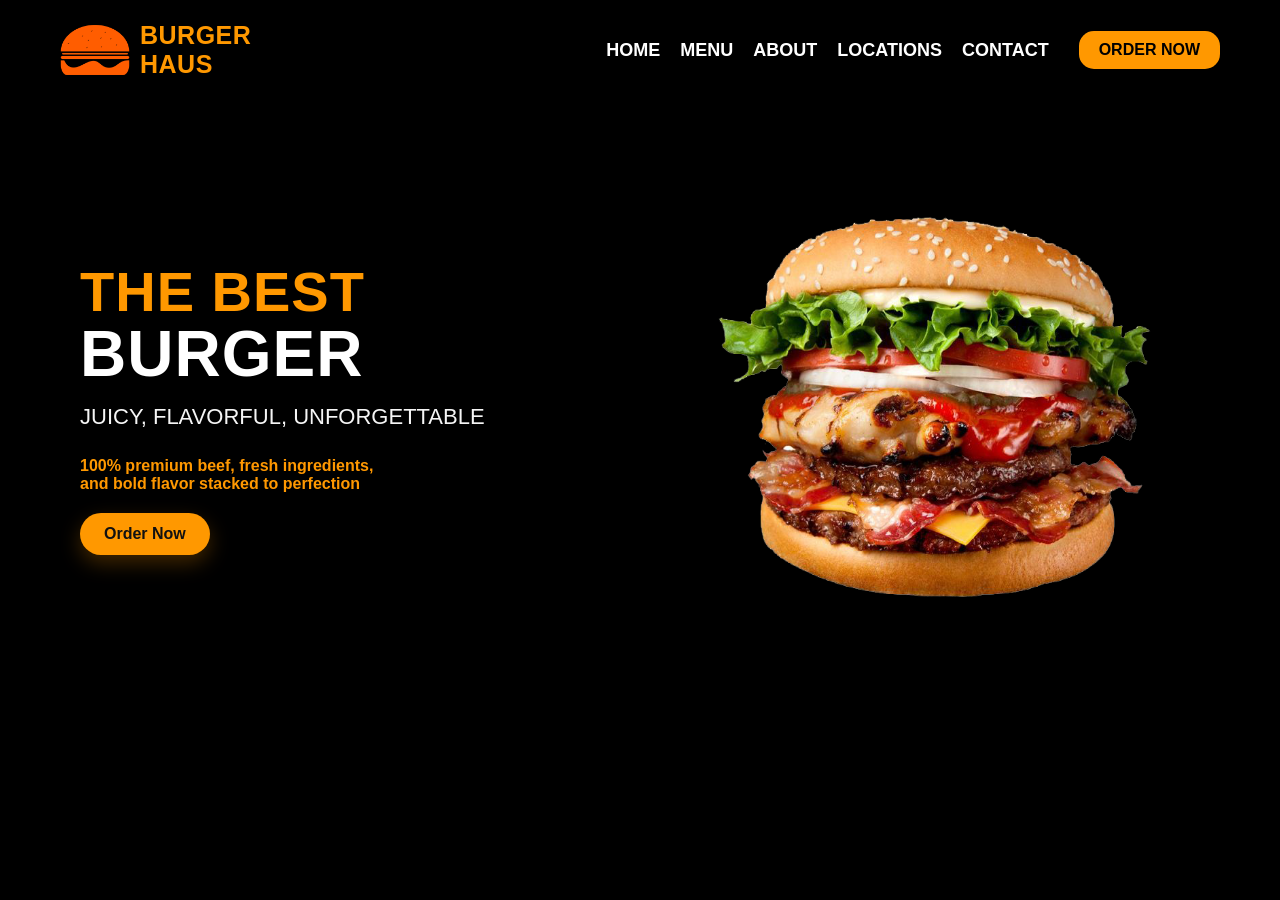
==== Project2/index.html @ 66713c7d "All Set" ====
<!DOCTYPE html>
<html lang="en">
<head>
    <meta charset="UTF-8">
    <meta name="viewport" content="width=device-width, initial-scale=1.0">
    <link rel="stylesheet" href="style.css">
    <title>Burger Haus</title>
</head>
<body>
    <nav class="navbar">
        <div class="logo">
            <img src="burger.png" alt="Logo">
            BURGER<br>HAUS
        </div>
        <ul class="nav-links">
            <li><a href="#">HOME</a></li>
            <li><a href="#">MENU</a></li>
            <li><a href="#">ABOUT</a></li>
            <li><a href="#">LOCATIONS</a></li>
            <li><a href="#">CONTACT</a></li>
        </ul>
        <div class="btn-order">
            <button>ORDER NOW</button>
        </div>
    </nav>
    <section class="hero">
        <div class="hero-text">
            <h1 id="text1">The Best</h1>
            <h1>BURGER</h1>
            <h3>JUICY, FLAVORFUL, UNFORGETTABLE</h3>
            <p id="text2">100% premium beef, fresh ingredients, <br>and bold flavor stacked to perfection</p>
            <a href="#" class="btn">Order Now</a>
        </div>
        <div class="hero-image">
            <img src="bigburger.png" alt="Burger">
        </div>
    </section>    
</body>
</html>
---- Project2/style.css ----
*{
    margin: 0;
    padding: 0;
    box-sizing: border-box;
    font-family: Inter, "Segoe UI", Roboto, Helvetica, Arial, sans-serif;
}
body{
    background-color: black;
}
.navbar {
    display: flex;
    align-items: center;
    gap: 20px; /* reduced the space between navbar items */
    padding: 15px 60px;
    background: transparent;
}
.navbar img {
    width: 70px;
    height: 70px;

    /* Ensures the image maintains its aspect ratio and fits within the specified dimensions */
    display: block;
    object-fit: contain;
}
.navbar button {
    background-color: #ff9800;
    color: black;
    border: none;
    border-radius: 15px; 
    padding: 10px 20px;
    font-size: 16px;
    font-weight: 700;  
    cursor: pointer;
    transition: background-color 0.3s ease;
}       

.logo {
    display: flex;
    align-items: center;
    gap: 10px;
    color: #ff9800;
    font-size: 25px;
    font-weight: 700;
    letter-spacing: 0.5px;
}

.nav-links {
    list-style: none;
    display: flex;
    gap: 20px;
    margin-left: auto; /* pushes nav links closer to the button */
}

.btn-order {
    margin-left: 10px; /* small space between links and button */
}

.nav-links li a {
    text-decoration: none;
    color: white;
    font-size: 18px;
    font-weight: 600;
    transition: .3s;
}

.nav-links li a:hover {
    color: #ff9800;
}

.hero{
    display: flex;
    justify-content: space-between; /* keeps hero content spread across the section */
    align-items: center;
    padding: 60px 80px;
    gap: 80px;
}

.hero-text{
    color: white;
    text-align: left; /* aligns hero text to the left */
    max-width: 560px;
    flex: 1;
}

.hero-image {
    flex: 1;
    display: flex;
    justify-content: center;
}

.hero-text h1,
.hero-text h3,
.hero-text a {
    margin: 0;
}

.hero-text h1 {
    font-size: 64px;
    font-weight: 800;
    line-height: 0.95;
    letter-spacing: 1px;
    text-transform: uppercase;
}

.hero-text h3 {
    font-size: 22px;
    font-weight: 500;
    color: #f5f5f5;
    margin-top: 16px;
    margin-bottom: 24px;
    line-height: 1.5;
}

.hero-text .btn {
    display: inline-block;
    background: #ff9800;
    color: #111;
    padding: 12px 24px;
    border-radius: 999px;
    font-weight: 700;
    text-decoration: none;
    transition: transform 0.2s ease, box-shadow 0.2s ease;
    box-shadow: 0 8px 20px rgba(255, 152, 0, 0.25);
}

.hero-text .btn:hover {
    transform: translateY(-2px);
    box-shadow: 0 10px 24px rgba(255, 152, 0, 0.35);
}

.hero img{
    width: 500px;
    height: 500px;
    max-width: 100%;
}

#text1{
    color: #ff9800;
    font-size: 56px;
    font-weight: 800;
    margin-bottom: 6px;
}

#text2{
    color: #ff9800;
    font-size: 16px;
    font-weight: bold;
    margin-bottom: 20px;
}
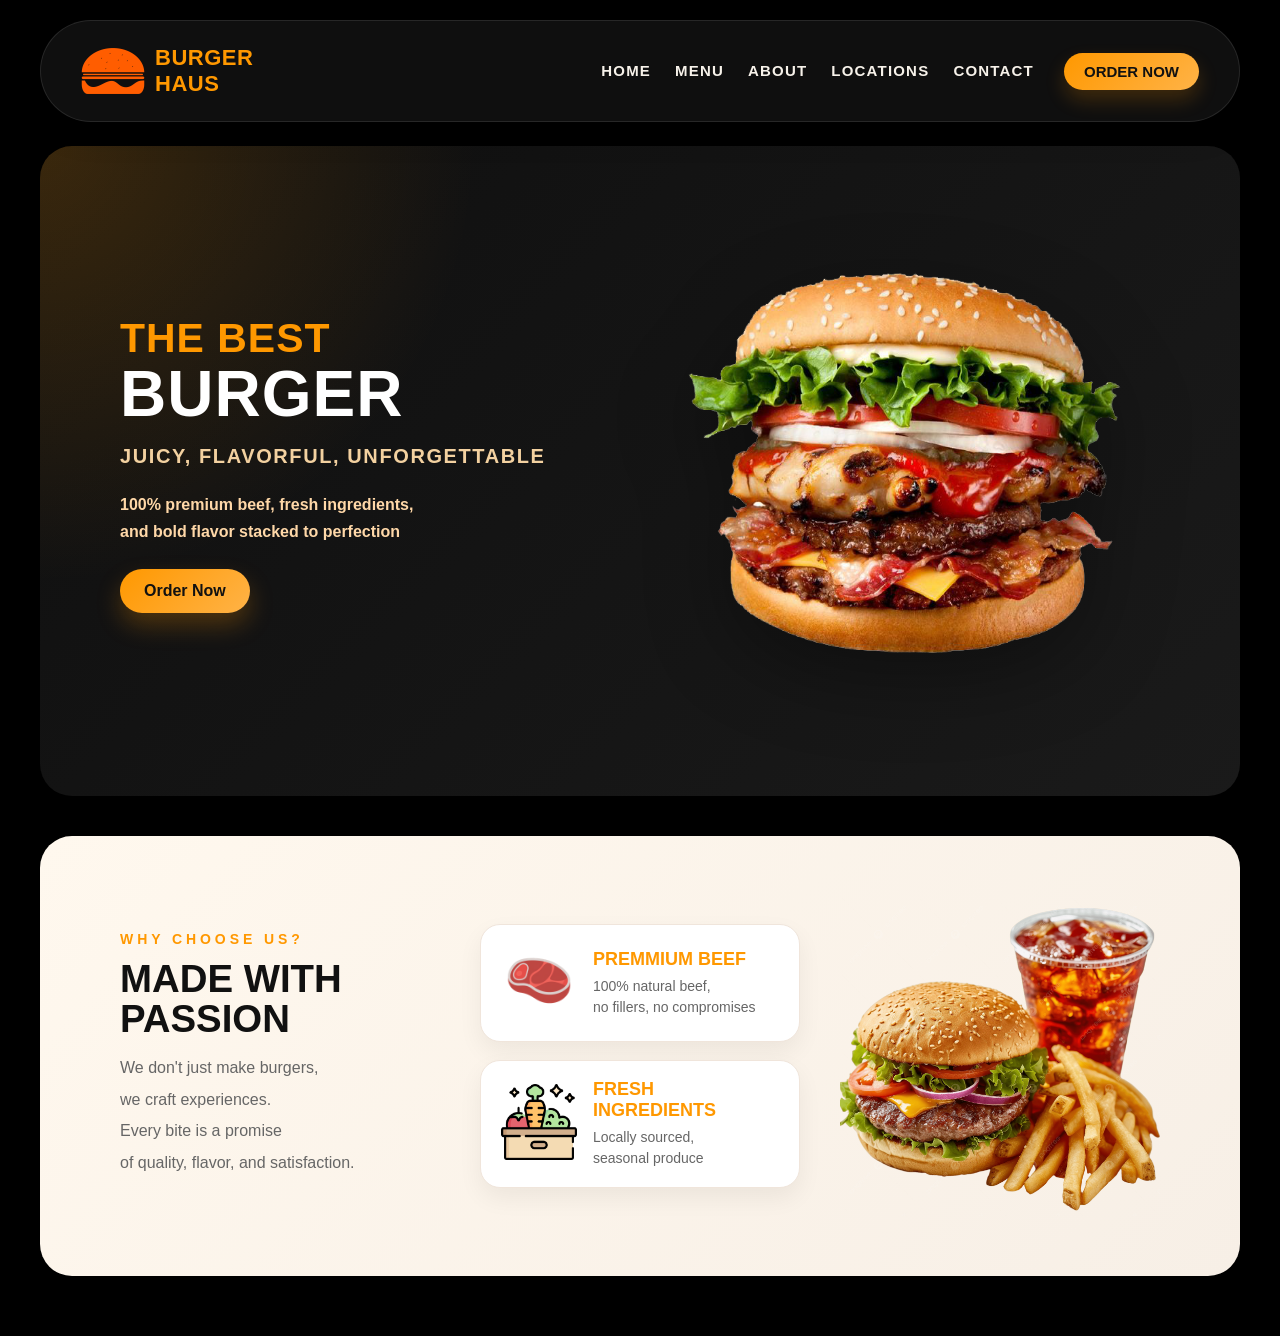
==== commit 879ef3a3: "All Changed" ====
--- a/Project2/index.html
+++ b/Project2/index.html
@@ -34,6 +34,39 @@
         <div class="hero-image">
             <img src="bigburger.png" alt="Burger">
         </div>
-    </section>    
+    </section>   
+    <section class="mid-hero">
+        <div class="menu-description">
+            <h4>WHY CHOOSE US?</h4>
+            <h2>MADE WITH<br>PASSION</h2>
+            <p>We don't just make burgers,</p>
+            <p>we craft experiences.</p>
+            <p>Every bite is a promise</p>
+            <p>of quality, flavor, and satisfaction.</p>
+        </div>
+        <div class="menu-items">
+            <div class="premium-beef">
+                <div class="premiumbeef-image">
+                    <img src="beef.png" alt="Premium Beef">
+                </div>
+                <div class="premiumbeef-text">
+                    <h2>PREMMIUM BEEF</h2>
+                    <P>100% natural beef,<br>no fillers, no compromises</P>
+                </div>
+            </div>
+            <div class="fresh-ingredients">
+                <div class="freshingredients-image">
+                    <img src="freshingredients.png" alt="Fresh Ingredients">
+                </div>
+                <div class="freshingredients-text">
+                    <h2>FRESH INGREDIENTS</h2>
+                    <P>Locally sourced, <br>seasonal produce</P>
+                </div>
+            </div>
+        </div> 
+        <div class="midhero-image">
+            <img src="burgercombo.png" alt="Burger">
+        </div>
+    </section>
 </body>
 </html>
--- a/Project2/style.css
+++ b/Project2/style.css
@@ -10,74 +10,134 @@
 .navbar {
     display: flex;
     align-items: center;
-    gap: 20px; /* reduced the space between navbar items */
-    padding: 15px 60px;
-    background: transparent;
-}
+    justify-content: space-between;
+    gap: 20px;
+    padding: 18px 40px;
+    margin: 20px 40px 0;
+    background: rgba(255, 255, 255, 0.06);
+    border: 1px solid rgba(255, 255, 255, 0.1);
+    border-radius: 999px;
+    backdrop-filter: blur(12px);
+    box-shadow: 0 12px 30px rgba(0, 0, 0, 0.18);
+}
+
 .navbar img {
-    width: 70px;
-    height: 70px;
-
-    /* Ensures the image maintains its aspect ratio and fits within the specified dimensions */
+    width: 64px;
+    height: 64px;
     display: block;
     object-fit: contain;
 }
+
 .navbar button {
-    background-color: #ff9800;
-    color: black;
+    background: linear-gradient(135deg, #ff9800, #ffb347);
+    color: #111;
     border: none;
-    border-radius: 15px; 
+    border-radius: 999px;
     padding: 10px 20px;
-    font-size: 16px;
-    font-weight: 700;  
+    font-size: 15px;
+    font-weight: 700;
     cursor: pointer;
-    transition: background-color 0.3s ease;
-}       
+    transition: transform 0.2s ease, box-shadow 0.2s ease;
+    box-shadow: 0 10px 20px rgba(255, 152, 0, 0.2);
+}
+
+.navbar button:hover {
+    transform: translateY(-2px);
+    box-shadow: 0 14px 24px rgba(255, 152, 0, 0.3);
+}
 
 .logo {
     display: flex;
     align-items: center;
     gap: 10px;
     color: #ff9800;
-    font-size: 25px;
-    font-weight: 700;
+    font-size: 22px;
+    font-weight: 800;
     letter-spacing: 0.5px;
+    text-transform: uppercase;
 }
 
 .nav-links {
     list-style: none;
     display: flex;
-    gap: 20px;
-    margin-left: auto; /* pushes nav links closer to the button */
+    gap: 24px;
+    margin-left: auto;
 }
 
 .btn-order {
-    margin-left: 10px; /* small space between links and button */
+    margin-left: 10px;
 }
 
 .nav-links li a {
     text-decoration: none;
+    color: #f7f2ea;
+    font-size: 15px;
+    font-weight: 600;
+    letter-spacing: 0.08em;
+    transition: color 0.2s ease;
+}
+
+.nav-links li a:hover {
+    color: #ff9800;
+}
+
+@media (max-width: 900px) {
+    .navbar {
+        flex-wrap: wrap;
+        justify-content: center;
+        padding: 16px 20px;
+        margin: 16px 20px 0;
+        border-radius: 24px;
+    }
+
+    .nav-links {
+        width: 100%;
+        justify-content: center;
+        margin-left: 0;
+        flex-wrap: wrap;
+        gap: 14px 18px;
+    }
+
+    .btn-order {
+        margin-left: 0;
+    }
+}
+
+@media (max-width: 600px) {
+    .navbar {
+        gap: 12px;
+    }
+
+    .logo {
+        font-size: 18px;
+    }
+
+    .navbar img {
+        width: 52px;
+        height: 52px;
+    }
+
+    .nav-links li a {
+        font-size: 13px;
+    }
+}
+
+.hero {
+    display: flex;
+    justify-content: space-between;
+    align-items: center;
+    padding: 70px 80px 80px;
+    gap: 40px;
+    background: radial-gradient(circle at top left, rgba(255, 152, 0, 0.18), transparent 32%),
+                linear-gradient(135deg, #0f0f0f 0%, #1a1a1a 100%);
+    border-radius: 32px;
+    margin: 24px 40px 40px;
+    box-shadow: 0 20px 45px rgba(0, 0, 0, 0.16);
+}
+
+.hero-text {
     color: white;
-    font-size: 18px;
-    font-weight: 600;
-    transition: .3s;
-}
-
-.nav-links li a:hover {
-    color: #ff9800;
-}
-
-.hero{
-    display: flex;
-    justify-content: space-between; /* keeps hero content spread across the section */
-    align-items: center;
-    padding: 60px 80px;
-    gap: 80px;
-}
-
-.hero-text{
-    color: white;
-    text-align: left; /* aligns hero text to the left */
+    text-align: left;
     max-width: 560px;
     flex: 1;
 }
@@ -86,6 +146,7 @@
     flex: 1;
     display: flex;
     justify-content: center;
+    align-items: center;
 }
 
 .hero-text h1,
@@ -95,7 +156,7 @@
 }
 
 .hero-text h1 {
-    font-size: 64px;
+    font-size: clamp(3rem, 5vw, 4.5rem);
     font-weight: 800;
     line-height: 0.95;
     letter-spacing: 1px;
@@ -103,47 +164,196 @@
 }
 
 .hero-text h3 {
-    font-size: 22px;
-    font-weight: 500;
-    color: #f5f5f5;
+    font-size: 20px;
+    font-weight: 600;
+    color: #f3d1a0;
     margin-top: 16px;
-    margin-bottom: 24px;
+    margin-bottom: 20px;
     line-height: 1.5;
+    letter-spacing: 0.08em;
+    text-transform: uppercase;
 }
 
 .hero-text .btn {
     display: inline-block;
-    background: #ff9800;
+    background: linear-gradient(135deg, #ff9800, #ffb347);
     color: #111;
-    padding: 12px 24px;
+    padding: 13px 24px;
     border-radius: 999px;
     font-weight: 700;
     text-decoration: none;
+    box-shadow: 0 12px 24px rgba(255, 152, 0, 0.25);
     transition: transform 0.2s ease, box-shadow 0.2s ease;
-    box-shadow: 0 8px 20px rgba(255, 152, 0, 0.25);
 }
 
 .hero-text .btn:hover {
     transform: translateY(-2px);
-    box-shadow: 0 10px 24px rgba(255, 152, 0, 0.35);
-}
-
-.hero img{
+    box-shadow: 0 16px 30px rgba(255, 152, 0, 0.35);
+}
+
+.hero img {
     width: 500px;
     height: 500px;
     max-width: 100%;
-}
-
-#text1{
-    color: #ff9800;
-    font-size: 56px;
+    filter: drop-shadow(0 24px 40px rgba(0, 0, 0, 0.35));
+}
+
+#text1 {
+    color: #ff9800;
+    font-size: clamp(2.2rem, 3.2vw, 3.2rem);
     font-weight: 800;
     margin-bottom: 6px;
 }
 
-#text2{
-    color: #ff9800;
+#text2 {
+    color: #ffd8a8;
     font-size: 16px;
-    font-weight: bold;
-    margin-bottom: 20px;
+    font-weight: 600;
+    line-height: 1.7;
+    margin-bottom: 24px;
+}
+
+@media (max-width: 900px) {
+    .hero {
+        flex-direction: column;
+        padding: 48px 24px 56px;
+        text-align: center;
+    }
+
+    .hero-text {
+        text-align: center;
+        max-width: none;
+    }
+
+    .hero img {
+        width: 320px;
+        height: 320px;
+    }
+}
+.menu-description {
+    color: #111;
+    text-align: left;
+    max-width: 320px;
+    flex: 1;
+}
+
+.menu-description h4 {
+    font-size: 14px;
+    letter-spacing: 0.28em;
+    font-weight: 700;
+    margin-bottom: 12px;
+    color: #ff9800;
+    text-transform: uppercase;
+}
+
+.menu-description h2 {
+    font-size: clamp(2rem, 3vw, 2.75rem);
+    font-weight: 800;
+    margin-bottom: 16px;
+    line-height: 1.05;
+    color: #111;
+}
+
+.menu-description p {
+    color: #666;
+    font-weight: 500;
+    line-height: 1.6;
+    margin: 0 0 6px;
+}
+
+.menu-items {
+    display: flex;
+    align-items: stretch;
+    justify-content: center;
+    flex-direction: column;
+    gap: 18px;
+    flex: 1;
+    max-width: 360px;
+}
+
+.mid-hero {
+    display: flex;
+    justify-content: space-between;
+    align-items: center;
+    background: linear-gradient(135deg, #fff8ee 0%, #f7efe6 100%);
+    padding: 60px 80px;
+    gap: 40px;
+    border-radius: 32px;
+    margin: 0 40px 60px;
+    box-shadow: 0 20px 45px rgba(0, 0, 0, 0.08);
+}
+
+.mid-hero img {
+    height: 320px;
+    width: 320px;
+    object-fit: contain;
+}
+
+.midhero-image {
+    flex: 1;
+    display: flex;
+    justify-content: center;
+}
+
+.premium-beef,
+.fresh-ingredients {
+    display: flex;
+    align-items: center;
+    gap: 16px;
+    background: #fff;
+    padding: 18px 20px;
+    border-radius: 20px;
+    border: 1px solid #f0e5db;
+    box-shadow: 0 10px 24px rgba(0, 0, 0, 0.06);
+    transition: transform 0.2s ease, box-shadow 0.2s ease;
+}
+
+.premium-beef:hover,
+.fresh-ingredients:hover {
+    transform: translateY(-4px);
+    box-shadow: 0 16px 32px rgba(0, 0, 0, 0.12);
+}
+
+.premium-beef img,
+.fresh-ingredients img {
+    height: 76px;
+    width: 76px;
+    object-fit: contain;
+}
+
+.premium-beef h2,
+.fresh-ingredients h2 {
+    font-size: 18px;
+    font-weight: 700;
+    color: #ff9800;
+    margin-bottom: 6px;
+    margin-left: 0;
+}
+
+.premium-beef p,
+.fresh-ingredients p {
+    margin: 0;
+    color: #666;
+    font-size: 14px;
+    line-height: 1.5;
+}
+
+@media (max-width: 900px) {
+    .mid-hero {
+        flex-direction: column;
+        padding: 40px 24px;
+        margin: 0 20px 40px;
+    }
+
+    .menu-description,
+    .menu-items,
+    .midhero-image {
+        max-width: none;
+        width: 100%;
+    }
+
+    .mid-hero img {
+        height: 260px;
+        width: 260px;
+    }
 }
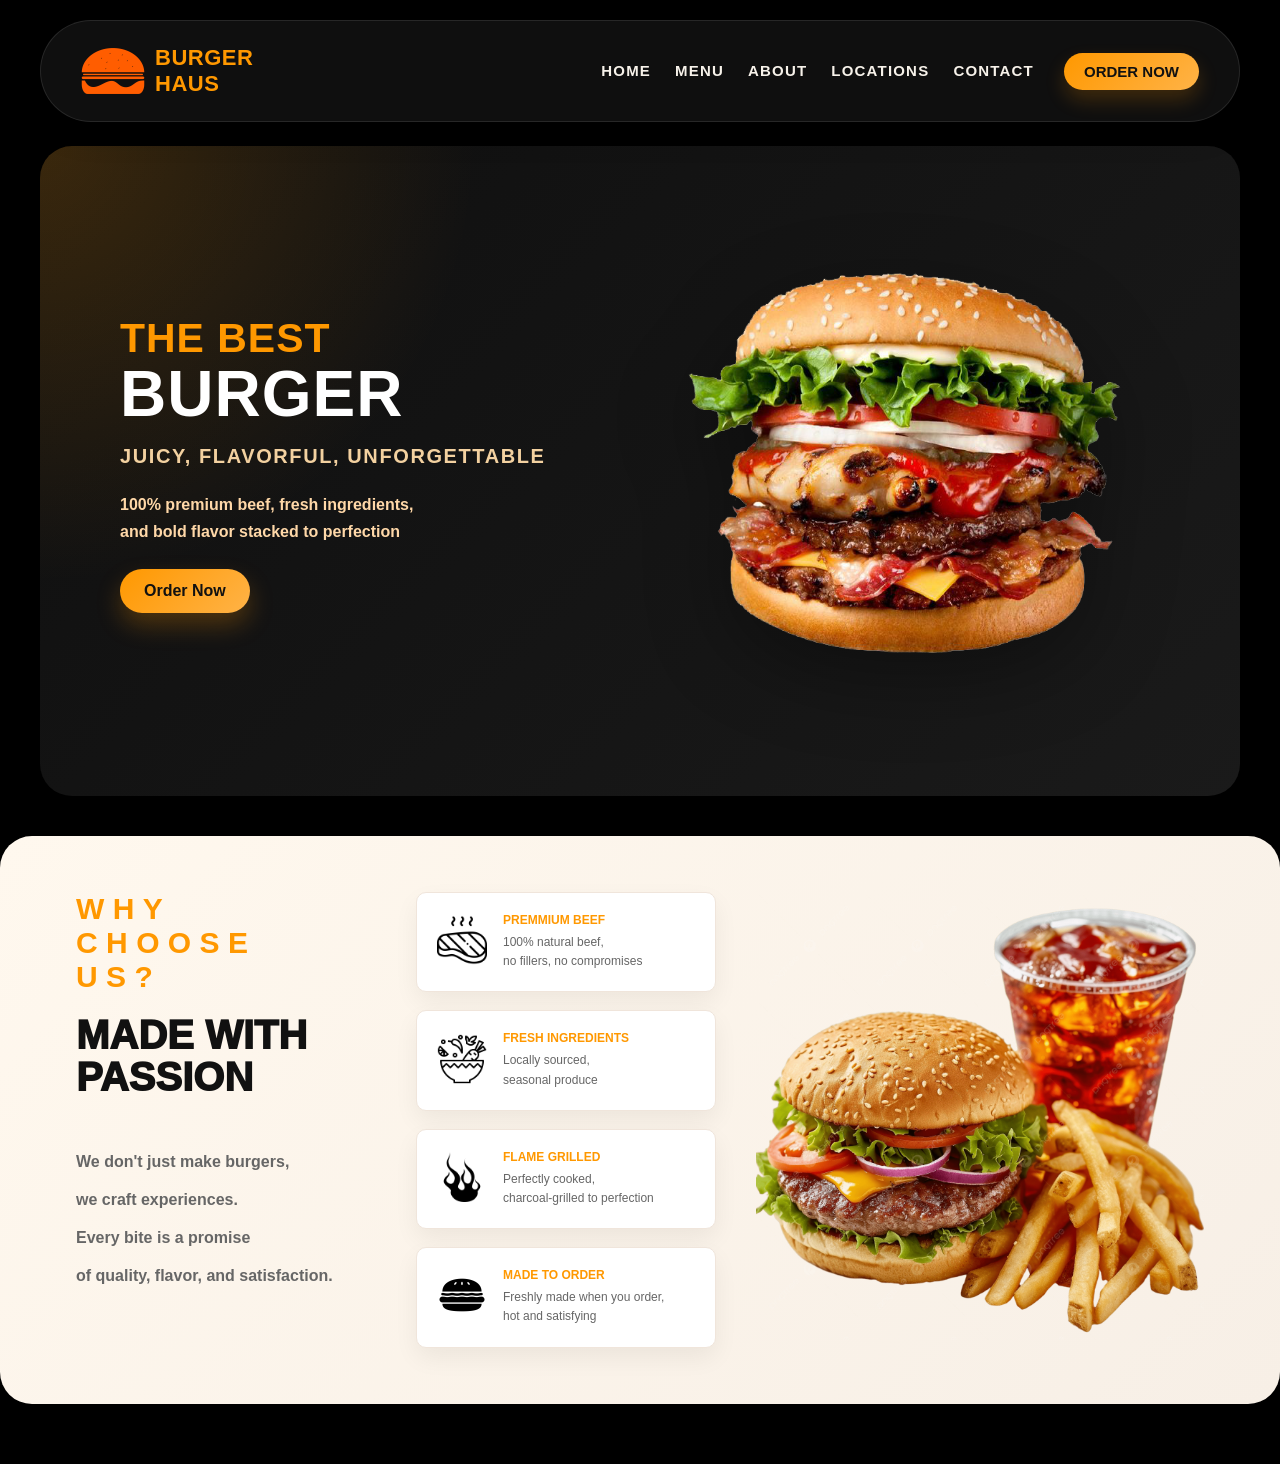
==== commit f8c7d854: "All Set" ====
--- a/Project2/index.html
+++ b/Project2/index.html
@@ -63,6 +63,24 @@
                     <P>Locally sourced, <br>seasonal produce</P>
                 </div>
             </div>
+            <div class="flame-grilled">
+                <div class="flamegrilled-image">
+                    <img src="flame.png" alt="Flame Grilled">
+                </div>
+                <div class="flamegrilled-text">
+                    <h2>FLAME GRILLED</h2>
+                    <P>Perfectly cooked,<br>charcoal-grilled to perfection</P>
+                </div>
+            </div>
+            <div class="made-order">
+                <div class="madeorder-image">
+                    <img src="burgerblack.png" alt="Flame Grilled">
+                </div>
+                <div class="madeorder-text">
+                    <h2>MADE TO ORDER</h2>
+                    <P>Freshly made when you order,<br>hot and satisfying</P>
+                </div>
+            </div>
         </div> 
         <div class="midhero-image">
             <img src="burgercombo.png" alt="Burger">
--- a/Project2/style.css
+++ b/Project2/style.css
@@ -233,59 +233,63 @@
 .menu-description {
     color: #111;
     text-align: left;
-    max-width: 320px;
+    max-width: 280px;
     flex: 1;
 }
 
 .menu-description h4 {
-    font-size: 14px;
+    font-size: 30px;
     letter-spacing: 0.28em;
     font-weight: 700;
-    margin-bottom: 12px;
+    margin-bottom: 20px;
     color: #ff9800;
     text-transform: uppercase;
 }
 
 .menu-description h2 {
-    font-size: clamp(2rem, 3vw, 2.75rem);
-    font-weight: 800;
-    margin-bottom: 16px;
+    font-size: clamp(2.5rem, 3vw, 3.8rem);
+    font-weight: 1000;
+    margin-bottom: 50px;
     line-height: 1.05;
     color: #111;
 }
 
 .menu-description p {
     color: #666;
-    font-weight: 500;
-    line-height: 1.6;
-    margin: 0 0 6px;
+    font-weight: 600;
+    font-size: 1rem;
+    line-height: 1.75;
+    margin: 0 0 10px;
 }
 
 .menu-items {
     display: flex;
     align-items: stretch;
-    justify-content: center;
+    justify-content: flex-start;
     flex-direction: column;
     gap: 18px;
-    flex: 1;
-    max-width: 360px;
+    flex: 0 0 400px;
+    max-width: 300px;
+    margin-left: 20px;
 }
 
 .mid-hero {
     display: flex;
     justify-content: space-between;
-    align-items: center;
+    align-items: flex-start;
     background: linear-gradient(135deg, #fff8ee 0%, #f7efe6 100%);
-    padding: 60px 80px;
+    padding: 56px 76px;
     gap: 40px;
     border-radius: 32px;
-    margin: 0 40px 60px;
+    margin: 0 auto 60px;
+    max-width: 1360px;
     box-shadow: 0 20px 45px rgba(0, 0, 0, 0.08);
 }
 
 .mid-hero img {
-    height: 320px;
-    width: 320px;
+    width: 460px;
+    height: auto;
+    max-width: 100%;
     object-fit: contain;
 }
 
@@ -293,37 +297,46 @@
     flex: 1;
     display: flex;
     justify-content: center;
+    align-items: center;
 }
 
 .premium-beef,
-.fresh-ingredients {
+.fresh-ingredients,
+.flame-grilled,
+.made-order {
     display: flex;
     align-items: center;
     gap: 16px;
     background: #fff;
-    padding: 18px 20px;
-    border-radius: 20px;
+    padding: 20px 20px;
+    border-radius: 10px;
     border: 1px solid #f0e5db;
     box-shadow: 0 10px 24px rgba(0, 0, 0, 0.06);
     transition: transform 0.2s ease, box-shadow 0.2s ease;
 }
 
 .premium-beef:hover,
-.fresh-ingredients:hover {
+.fresh-ingredients:hover,
+.flame-grilled:hover,
+.made-order:hover {
     transform: translateY(-4px);
     box-shadow: 0 16px 32px rgba(0, 0, 0, 0.12);
 }
 
 .premium-beef img,
-.fresh-ingredients img {
-    height: 76px;
-    width: 76px;
+.fresh-ingredients img,
+.flame-grilled img,
+.made-order img {
+    width: 50px;
+    height: 50px;
     object-fit: contain;
 }
 
 .premium-beef h2,
-.fresh-ingredients h2 {
-    font-size: 18px;
+.fresh-ingredients h2,
+.flame-grilled h2,
+.made-order h2 {
+    font-size: 12px;
     font-weight: 700;
     color: #ff9800;
     margin-bottom: 6px;
@@ -331,18 +344,21 @@
 }
 
 .premium-beef p,
-.fresh-ingredients p {
+.fresh-ingredients p,
+.flame-grilled p,
+.made-order p {
     margin: 0;
     color: #666;
-    font-size: 14px;
-    line-height: 1.5;
+    font-size: 12px;
+    line-height: 1.6;
 }
 
 @media (max-width: 900px) {
     .mid-hero {
         flex-direction: column;
-        padding: 40px 24px;
-        margin: 0 20px 40px;
+        padding: 36px 20px;
+        margin: 0 18px 40px;
+        gap: 28px;
     }
 
     .menu-description,
@@ -352,8 +368,14 @@
         width: 100%;
     }
 
+    .menu-items {
+        flex: 1;
+        max-width: none;
+    }
+
     .mid-hero img {
-        height: 260px;
-        width: 260px;
+        width: 100%;
+        max-width: 380px;
+        height: auto;
     }
 }
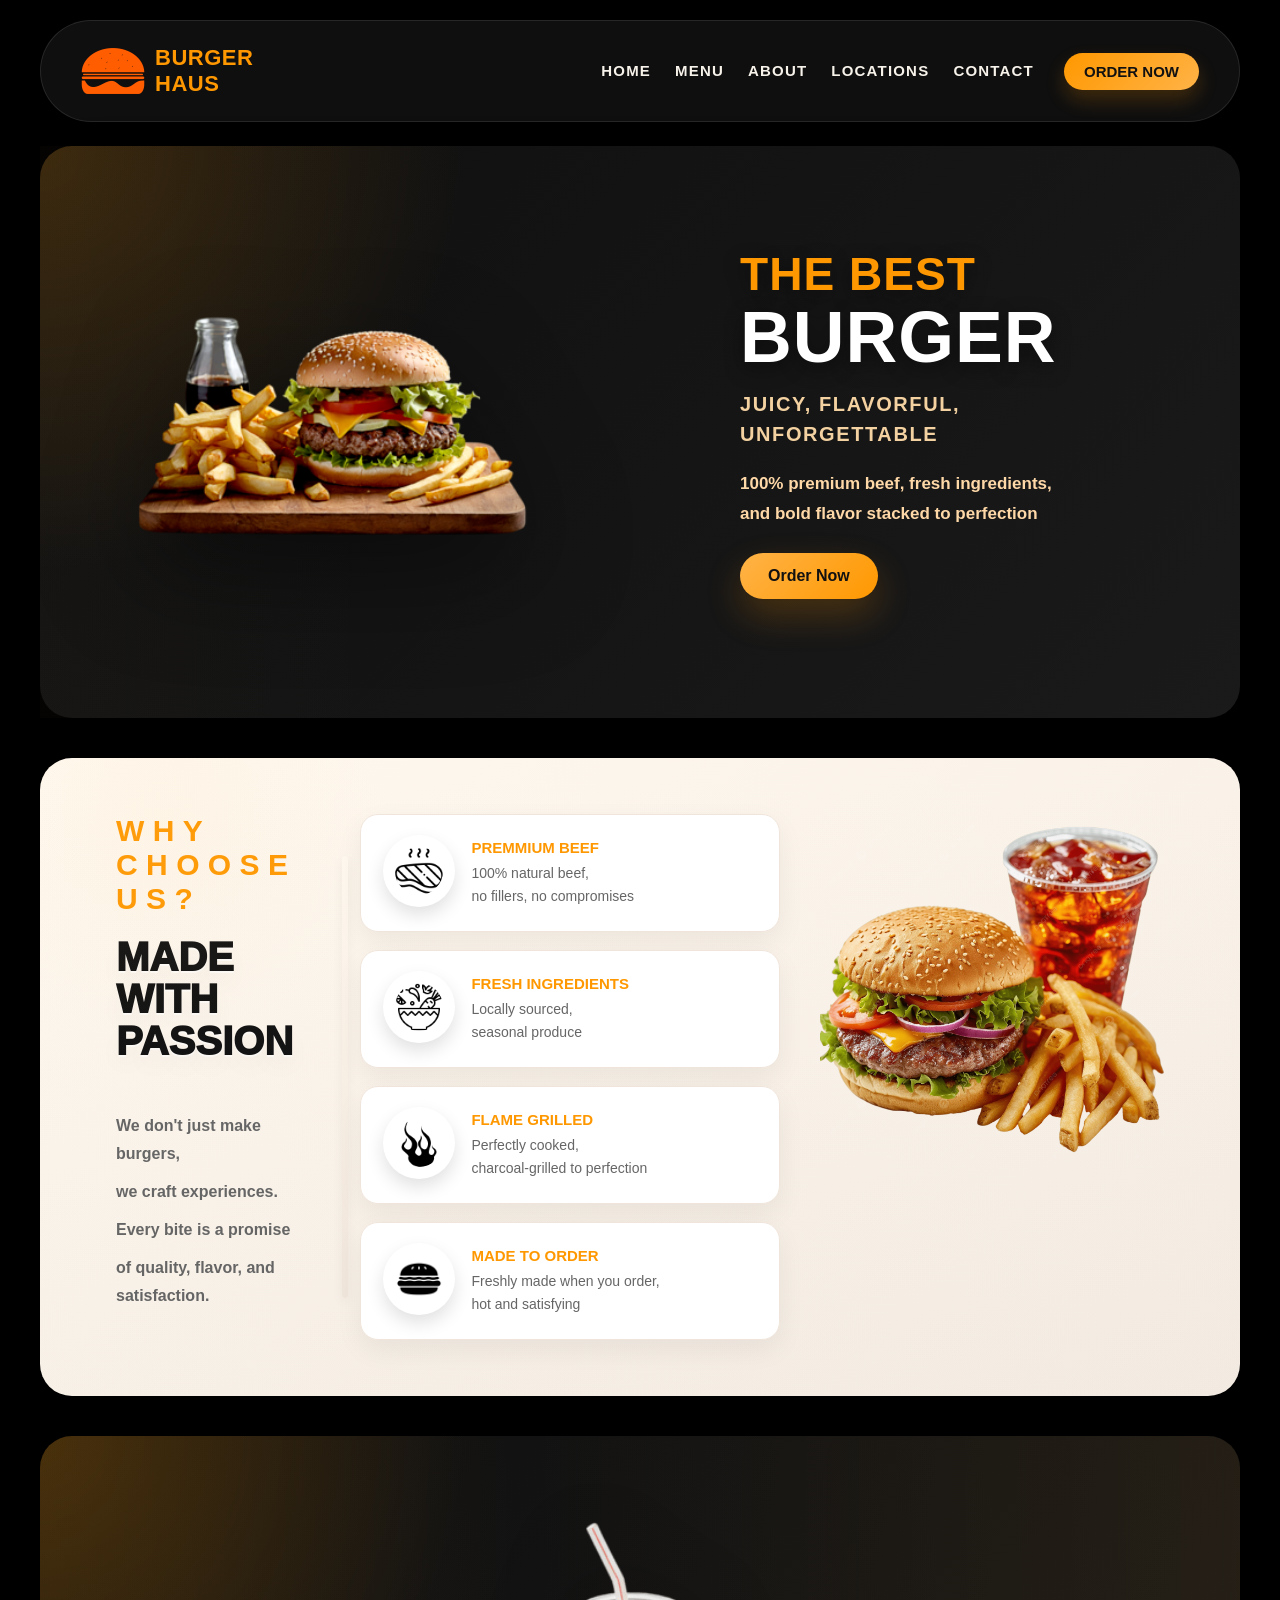
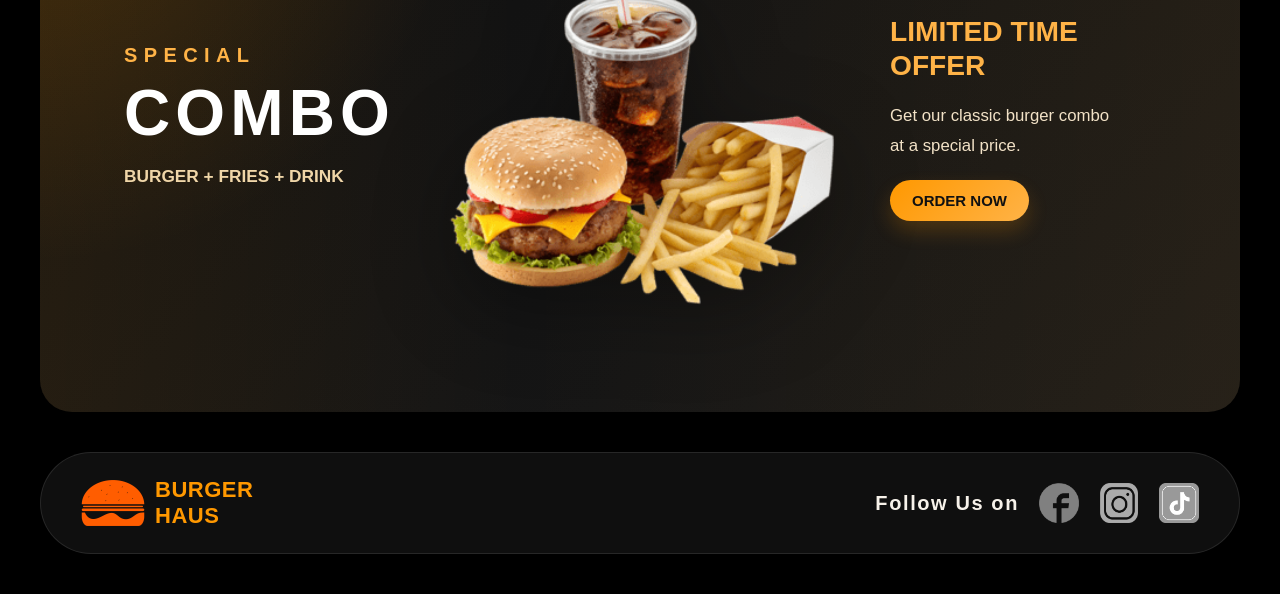
==== commit b32d9e57: "All Set" ====
--- a/Project2/index.html
+++ b/Project2/index.html
@@ -7,32 +7,34 @@
     <title>Burger Haus</title>
 </head>
 <body>
-    <nav class="navbar">
-        <div class="logo">
-            <img src="burger.png" alt="Logo">
-            BURGER<br>HAUS
+    <header>
+        <nav class="navbar">
+            <div class="logo">
+                <img src="burger.png" alt="Logo">
+                BURGER<br>HAUS
+            </div>
+            <ul class="nav-links">
+                <li><a href="#">HOME</a></li>
+                <li><a href="#">MENU</a></li>
+                <li><a href="#">ABOUT</a></li>
+                <li><a href="#">LOCATIONS</a></li>
+                <li><a href="#">CONTACT</a></li>
+            </ul>
+            <div class="btn-order">
+                <button>ORDER NOW</button>
+            </div>
+        </nav>
+    </header>
+    <section class="hero">
+        <div class="hero-image">
+            <img src="bigburger.png" alt="Burger">
         </div>
-        <ul class="nav-links">
-            <li><a href="#">HOME</a></li>
-            <li><a href="#">MENU</a></li>
-            <li><a href="#">ABOUT</a></li>
-            <li><a href="#">LOCATIONS</a></li>
-            <li><a href="#">CONTACT</a></li>
-        </ul>
-        <div class="btn-order">
-            <button>ORDER NOW</button>
-        </div>
-    </nav>
-    <section class="hero">
         <div class="hero-text">
             <h1 id="text1">The Best</h1>
             <h1>BURGER</h1>
             <h3>JUICY, FLAVORFUL, UNFORGETTABLE</h3>
             <p id="text2">100% premium beef, fresh ingredients, <br>and bold flavor stacked to perfection</p>
             <a href="#" class="btn">Order Now</a>
-        </div>
-        <div class="hero-image">
-            <img src="bigburger.png" alt="Burger">
         </div>
     </section>   
     <section class="mid-hero">
@@ -86,5 +88,38 @@
             <img src="burgercombo.png" alt="Burger">
         </div>
     </section>
+    <section class="bottom-hero">
+        <div class="bottomhero-text">
+            <h2>Special</h2>
+            <h1>COMBO</h1>
+            <p>BURGER + FRIES + DRINK</p>
+        </div>
+        <div class="bottomhero-image">
+            <img src="burgercombo2.png" alt="Burger Combo">
+        </div>
+        <div class="bottomhero-price">
+            <h2>LIMITED TIME OFFER</h2>
+            <p>Get our classic burger combo <br>at a special price.</p>
+            <button>ORDER NOW</button>
+        </div>
+    </section>
+    <footer>
+        <div class="footer-content">
+            <div class="footer-logo">
+                <div class="logo">
+                    <img src="burger.png" alt="Logo">
+                    BURGER<br>HAUS
+                </div>
+            </div>
+            <div class="footer-image">
+                <p>Follow Us on</p>
+                <a href="https://www.facebook.com" target="_blank" rel="noopener noreferrer">
+                    <img src="facebook.png" alt="Burger Footer">
+                </a>
+                <img src="instagram.png" alt="Burger Footer">
+                <img src="tiktok.png" alt="Burger Footer">
+            </div>
+        </div>
+    </footer>
 </body>
 </html>
--- a/Project2/style.css
+++ b/Project2/style.css
@@ -126,20 +126,35 @@
     display: flex;
     justify-content: space-between;
     align-items: center;
-    padding: 70px 80px 80px;
-    gap: 40px;
+    padding: 72px 84px 84px;
+    gap: 200px;
     background: radial-gradient(circle at top left, rgba(255, 152, 0, 0.18), transparent 32%),
                 linear-gradient(135deg, #0f0f0f 0%, #1a1a1a 100%);
     border-radius: 32px;
     margin: 24px 40px 40px;
-    box-shadow: 0 20px 45px rgba(0, 0, 0, 0.16);
+    max-width: calc(100% - 80px);
+    box-shadow: 0 28px 60px rgba(0, 0, 0, 0.18);
+    position: relative;
+    overflow: visible;
+}
+
+.hero::before{
+    content: "";
+    position: absolute;
+    left: 0;
+    top: 0;
+    bottom: 0;
+    width: 48%;
+    background: linear-gradient(90deg, rgba(255,190,120,0.02), transparent 60%);
+    pointer-events: none;
 }
 
 .hero-text {
     color: white;
     text-align: left;
-    max-width: 560px;
+    max-width: 580px;
     flex: 1;
+    z-index: 2;
 }
 
 .hero-image {
@@ -156,18 +171,19 @@
 }
 
 .hero-text h1 {
-    font-size: clamp(3rem, 5vw, 4.5rem);
-    font-weight: 800;
+    font-size: clamp(3.4rem, 5.6vw, 5rem);
+    font-weight: 900;
     line-height: 0.95;
     letter-spacing: 1px;
     text-transform: uppercase;
+    text-shadow: 0 6px 20px rgba(0,0,0,0.45);
 }
 
 .hero-text h3 {
     font-size: 20px;
     font-weight: 600;
     color: #f3d1a0;
-    margin-top: 16px;
+    margin-top: 18px;
     margin-bottom: 20px;
     line-height: 1.5;
     letter-spacing: 0.08em;
@@ -176,40 +192,44 @@
 
 .hero-text .btn {
     display: inline-block;
-    background: linear-gradient(135deg, #ff9800, #ffb347);
+    background: linear-gradient(135deg, #ffb347 0%, #ff9800 100%);
     color: #111;
-    padding: 13px 24px;
+    padding: 14px 28px;
     border-radius: 999px;
-    font-weight: 700;
+    font-weight: 800;
     text-decoration: none;
-    box-shadow: 0 12px 24px rgba(255, 152, 0, 0.25);
-    transition: transform 0.2s ease, box-shadow 0.2s ease;
+    box-shadow: 0 16px 36px rgba(255, 152, 0, 0.22), 0 2px 0 rgba(0,0,0,0.06);
+    transition: transform 0.28s cubic-bezier(.2,.9,.2,1), box-shadow 0.28s ease, filter 0.28s ease;
 }
 
 .hero-text .btn:hover {
-    transform: translateY(-2px);
-    box-shadow: 0 16px 30px rgba(255, 152, 0, 0.35);
+    transform: translateY(-6px) scale(1.02);
+    box-shadow: 0 28px 58px rgba(255, 152, 0, 0.28);
+    filter: saturate(1.05);
 }
 
 .hero img {
-    width: 500px;
-    height: 500px;
+    width: 540px;
+    height: auto;
     max-width: 100%;
-    filter: drop-shadow(0 24px 40px rgba(0, 0, 0, 0.35));
+    filter: drop-shadow(0 32px 56px rgba(0, 0, 0, 0.45));
+    transform-origin: center right;
+    animation: float 6s ease-in-out infinite;
+    transition: transform 0.6s cubic-bezier(.2,.9,.2,1), filter 0.4s ease;
 }
 
 #text1 {
     color: #ff9800;
-    font-size: clamp(2.2rem, 3.2vw, 3.2rem);
-    font-weight: 800;
+    font-size: clamp(2.4rem, 3.6vw, 3.6rem);
+    font-weight: 900;
     margin-bottom: 6px;
 }
 
 #text2 {
     color: #ffd8a8;
-    font-size: 16px;
-    font-weight: 600;
-    line-height: 1.7;
+    font-size: 17px;
+    font-weight: 700;
+    line-height: 1.75;
     margin-bottom: 24px;
 }
 
@@ -226,8 +246,8 @@
     }
 
     .hero img {
-        width: 320px;
-        height: 320px;
+        width: 380px;
+        height: auto;
     }
 }
 .menu-description {
@@ -268,9 +288,10 @@
     justify-content: flex-start;
     flex-direction: column;
     gap: 18px;
-    flex: 0 0 400px;
-    max-width: 300px;
-    margin-left: 20px;
+    flex: 0 0 420px;
+    max-width: 420px;
+    margin-left: 24px;
+    position: relative;
 }
 
 .mid-hero {
@@ -281,9 +302,20 @@
     padding: 56px 76px;
     gap: 40px;
     border-radius: 32px;
-    margin: 0 auto 60px;
-    max-width: 1360px;
+    margin: 24px 40px 40px;
+    max-width: calc(100% - 80px);
     box-shadow: 0 20px 45px rgba(0, 0, 0, 0.08);
+    position: relative;
+    overflow: hidden;
+}
+
+.mid-hero::before {
+    content: "";
+    position: absolute;
+    inset: 0;
+    background: radial-gradient(circle at 10% 10%, rgba(255,200,120,0.06), transparent 18%),
+                linear-gradient(180deg, rgba(255,255,255,0.02), rgba(0,0,0,0.02));
+    pointer-events: none;
 }
 
 .mid-hero img {
@@ -291,10 +323,13 @@
     height: auto;
     max-width: 100%;
     object-fit: contain;
+    transition: transform 0.6s cubic-bezier(.2,.9,.2,1), filter 0.4s ease;
+    transform-origin: center right;
+    animation: float 6s ease-in-out infinite;
 }
 
 .midhero-image {
-    flex: 1;
+    flex: 1 1 540px;
     display: flex;
     justify-content: center;
     align-items: center;
@@ -308,36 +343,58 @@
     align-items: center;
     gap: 16px;
     background: #fff;
-    padding: 20px 20px;
-    border-radius: 10px;
+    padding: 20px 22px;
+    border-radius: 18px;
     border: 1px solid #f0e5db;
-    box-shadow: 0 10px 24px rgba(0, 0, 0, 0.06);
-    transition: transform 0.2s ease, box-shadow 0.2s ease;
-}
+    box-shadow: 0 10px 28px rgba(0, 0, 0, 0.06);
+    transition: transform 0.28s cubic-bezier(.2,.9,.2,1), box-shadow 0.28s ease, border-color 0.28s ease;
+    position: relative;
+    overflow: visible;
+    animation: reveal 0.6s ease both;
+}
+
+.premium-beef:nth-child(1){animation-delay:0.05s}
+.fresh-ingredients:nth-child(2){animation-delay:0.12s}
+.flame-grilled:nth-child(3){animation-delay:0.18s}
+.made-order:nth-child(4){animation-delay:0.24s}
 
 .premium-beef:hover,
 .fresh-ingredients:hover,
 .flame-grilled:hover,
 .made-order:hover {
-    transform: translateY(-4px);
-    box-shadow: 0 16px 32px rgba(0, 0, 0, 0.12);
+    transform: translateY(-8px) scale(1.01);
+    box-shadow: 0 26px 48px rgba(0, 0, 0, 0.12);
+    border-color: rgba(255,152,0,0.12);
 }
 
 .premium-beef img,
 .fresh-ingredients img,
 .flame-grilled img,
 .made-order img {
-    width: 50px;
-    height: 50px;
+    width: 72px;
+    height: 72px;
     object-fit: contain;
+    background: transparent;
+    padding: 12px;
+    border-radius: 50%;
+    box-shadow: 0 8px 18px rgba(0,0,0,0.12), inset 0 -4px 8px rgba(255,255,255,0.02);
+    transition: transform 0.36s cubic-bezier(.2,.9,.2,1), box-shadow 0.28s ease;
+}
+
+.premium-beef:hover img,
+.fresh-ingredients:hover img,
+.flame-grilled:hover img,
+.made-order:hover img {
+    transform: scale(1.06) rotate(-6deg);
+    box-shadow: 0 14px 30px rgba(0,0,0,0.16);
 }
 
 .premium-beef h2,
 .fresh-ingredients h2,
 .flame-grilled h2,
 .made-order h2 {
-    font-size: 12px;
-    font-weight: 700;
+    font-size: 15px;
+    font-weight: 800;
     color: #ff9800;
     margin-bottom: 6px;
     margin-left: 0;
@@ -349,14 +406,41 @@
 .made-order p {
     margin: 0;
     color: #666;
-    font-size: 12px;
+    font-size: 14px;
     line-height: 1.6;
+}
+
+.menu-items::before {
+    content: "";
+    position: absolute;
+    left: -18px;
+    top: 8%;
+    bottom: 8%;
+    width: 6px;
+    background: linear-gradient(180deg,#fff8ee,#f0e5db);
+    border-radius: 6px;
+    box-shadow: 0 4px 12px rgba(0,0,0,0.06);
+}
+
+.menu-description h2 {
+    text-shadow: 0 2px 0 rgba(255,255,255,0.6), 0 12px 24px rgba(0,0,0,0.04);
+}
+
+@keyframes float {
+    0% { transform: translateY(0); }
+    50% { transform: translateY(-8px); }
+    100% { transform: translateY(0); }
+}
+
+@keyframes reveal {
+    from { opacity: 0; transform: translateY(8px); }
+    to { opacity: 1; transform: translateY(0); }
 }
 
 @media (max-width: 900px) {
     .mid-hero {
         flex-direction: column;
-        padding: 36px 20px;
+        padding: 32px 18px;
         margin: 0 18px 40px;
         gap: 28px;
     }
@@ -371,11 +455,206 @@
     .menu-items {
         flex: 1;
         max-width: none;
+        margin-left: 0;
     }
 
     .mid-hero img {
         width: 100%;
-        max-width: 380px;
+        max-width: 420px;
         height: auto;
     }
+
+    .premium-beef img,
+    .fresh-ingredients img,
+    .flame-grilled img,
+    .made-order img {
+        width: 60px;
+        height: 60px;
+        padding: 10px;
+    }
+}
+
+.bottom-hero {
+    display: grid;
+    grid-template-columns: minmax(220px, 1fr) minmax(260px, 420px) minmax(220px, 1fr);
+    align-items: center;
+    padding: 72px 84px 84px;
+    gap: 40px;
+    background: radial-gradient(circle at top left, rgba(255, 152, 0, 0.18), transparent 32%),
+                linear-gradient(135deg, #0f0f0f 0%, #1a1a1a 100%);
+    border-radius: 32px;
+    margin: 24px 40px 40px;
+    max-width: calc(100% - 80px);
+    box-shadow: 0 28px 60px rgba(0, 0, 0, 0.18);
+    position: relative;
+    overflow: hidden;
+}
+
+.bottom-hero::before {
+    content: "";
+    position: absolute;
+    inset: 0;
+    background: linear-gradient(90deg, rgba(255, 152, 0, 0.08), transparent 40%, rgba(255, 152, 0, 0.06));
+    pointer-events: none;
+}
+
+.bottomhero-text {
+    color: #fff;
+    max-width: 280px;
+    z-index: 1;
+}
+
+.bottomhero-text h2 {
+    font-size: 1.25rem;
+    font-weight: 700;
+    letter-spacing: 0.32em;
+    text-transform: uppercase;
+    color: #ffb347;
+    margin-bottom: 16px;
+}
+
+.bottomhero-text h1 {
+    font-size: clamp(3rem, 5vw, 4.2rem);
+    font-weight: 900;
+    line-height: 0.95;
+    letter-spacing: 0.08em;
+    text-transform: uppercase;
+    color: #fff;
+    margin-bottom: 18px;
+}
+
+.bottomhero-text p {
+    color: #f0d6a8;
+    font-size: 1.08rem;
+    font-weight: 600;
+    line-height: 1.8;
+}
+
+.bottomhero-image {
+    display: flex;
+    justify-content: center;
+    align-items: center;
+    z-index: 1;
+}
+
+.bottomhero-image img {
+    width: min(100%, 420px);
+    height: auto;
+    object-fit: contain;
+    filter: drop-shadow(0 24px 42px rgba(0, 0, 0, 0.35));
+    animation: float 6s ease-in-out infinite;
+}
+
+.bottomhero-price {
+    display: flex;
+    flex-direction: column;
+    align-items: flex-start;
+    gap: 18px;
+    padding: 0;
+    background: transparent;
+    box-shadow: none;
+    border: none;
+    z-index: 1;
+}
+
+.bottomhero-price h2 {
+    font-size: clamp(1.45rem, 2.2vw, 2rem);
+    font-weight: 800;
+    line-height: 1.2;
+    color: #ffb347;
+    text-transform: uppercase;
+}
+
+.bottomhero-price p {
+    color: #f2e2c7;
+    font-size: 1.05rem;
+    line-height: 1.8;
+}
+
+.bottomhero-price button {
+    background: linear-gradient(135deg, #ff9800, #ffb347);
+    color: #111;
+    border: none;
+    border-radius: 999px;
+    padding: 12px 22px;
+    font-size: 15px;
+    font-weight: 700;
+    cursor: pointer;
+    transition: transform 0.2s ease, box-shadow 0.2s ease;
+    box-shadow: 0 10px 20px rgba(255, 152, 0, 0.2);
+}
+
+.bottomhero-price button:hover {
+    transform: translateY(-3px);
+    box-shadow: 0 14px 24px rgba(255, 152, 0, 0.28);
+}
+
+@media (max-width: 900px) {
+    .bottom-hero {
+        grid-template-columns: 1fr;
+        text-align: center;
+        padding: 40px 24px;
+        gap: 24px;
+    }
+
+    .bottomhero-text,
+    .bottomhero-price {
+        max-width: none;
+        align-items: center;
+        text-align: center;
+    }
+
+    .bottomhero-image img {
+        width: min(100%, 320px);
+    }
+}
+
+.footer-content{
+    display: flex;
+    align-items: center;
+    justify-content: space-between;
+    gap: 20px;
+    padding: 18px 40px;
+    margin: 20px 40px 40px;
+    background: rgba(255, 255, 255, 0.06);
+    border: 1px solid rgba(255, 255, 255, 0.1);
+    border-radius: 999px;
+    backdrop-filter: blur(12px);
+    box-shadow: 0 12px 30px rgba(0, 0, 0, 0.18);
+}
+
+.footer-content img {
+    width: 64px;
+    height: 64px;
+    display: block;
+    object-fit: contain;
+}
+
+.footer-image{
+    display: flex;
+    justify-content: center;
+    align-items: center;
+    flex-direction: row;
+    gap: 20px;
+}
+
+.footer-image img{
+    width: 40px;
+    height: 40px;
+    object-fit: contain;
+    filter: grayscale(100%);
+    transition: filter 0.3s ease, transform 0.3s ease;
+}
+
+.footer-image img:hover {
+    filter: grayscale(0%);
+    transform: scale(1.1);
+    cursor: pointer;
+}
+
+.footer-image p {
+    color: #f7f2ea;
+    font-size: 20px;
+    font-weight: 600;
+    letter-spacing: 0.08em;
 }
